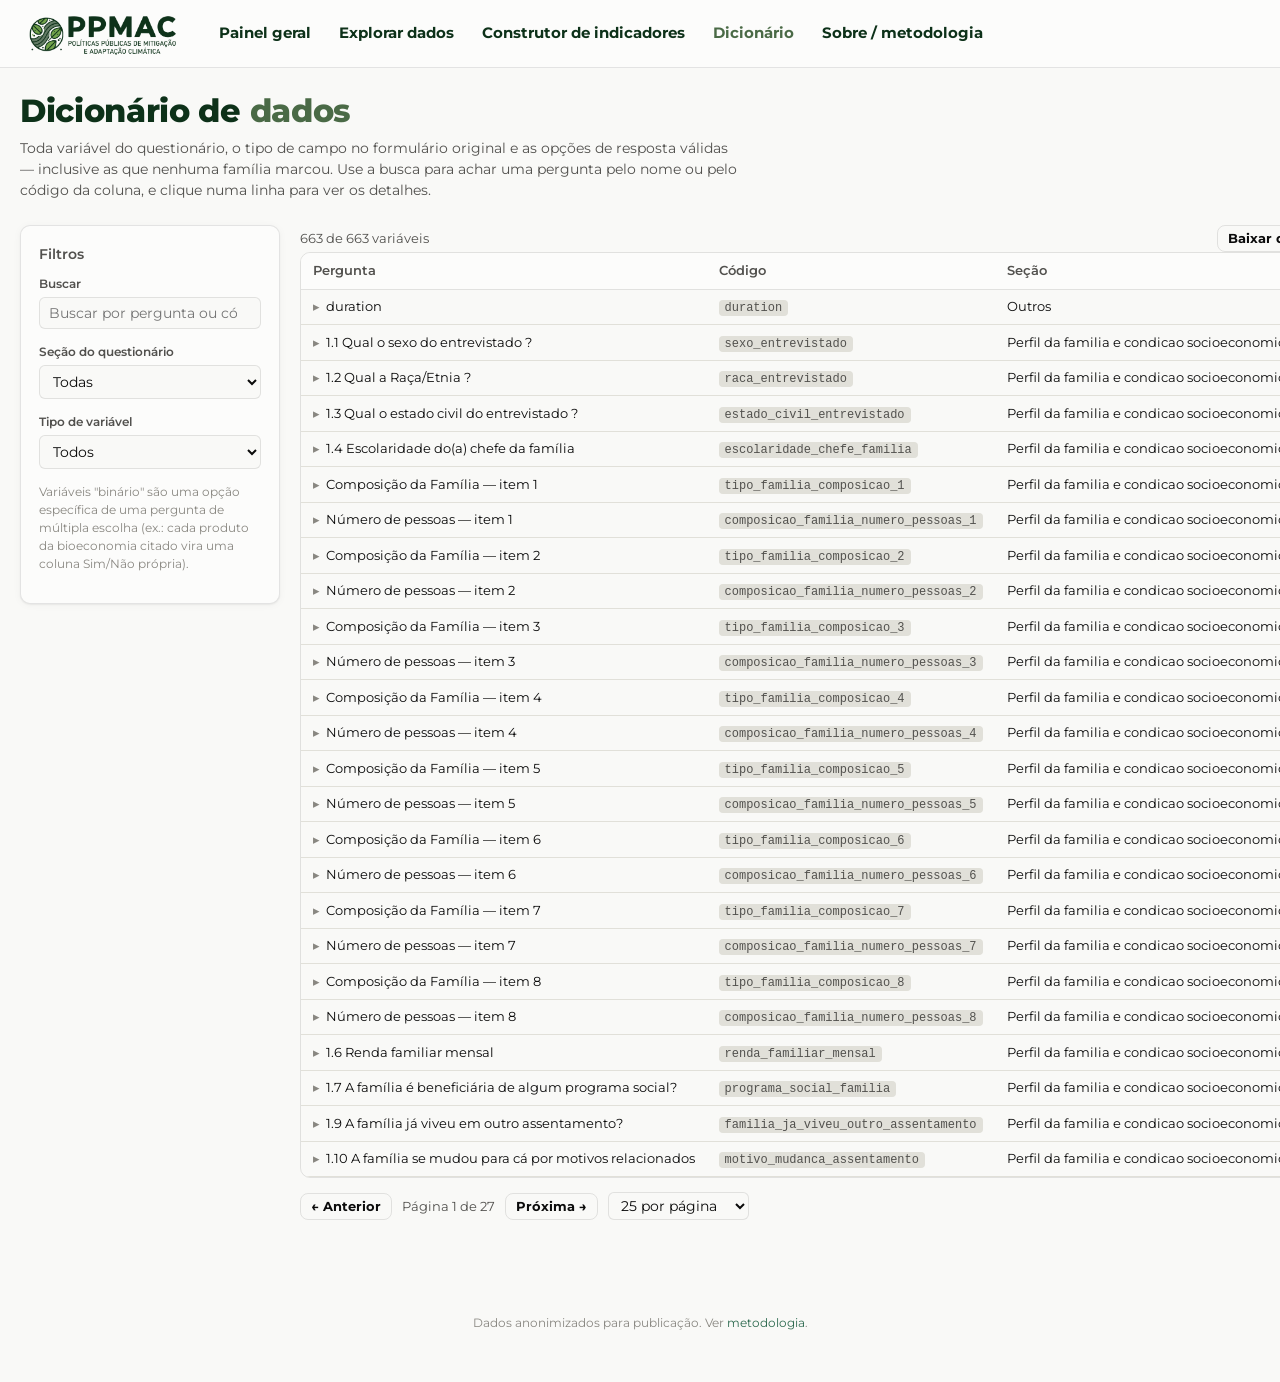
==== site/dicionario.html @ f41b18b9 "Initial commit: painel PPMAC (site estático + pipeline de anonimização) Site de exploração de dados " ====
<!doctype html>
<html lang="pt-BR">
<head>
<meta charset="utf-8">
<meta name="viewport" content="width=device-width, initial-scale=1">
<title>Dicionário de dados — Painel PPMAC</title>
<link rel="icon" type="image/png" href="img/favicon-32.png">
<link rel="preconnect" href="https://fonts.googleapis.com">
<link rel="preconnect" href="https://fonts.gstatic.com" crossorigin>
<link rel="stylesheet" href="https://fonts.googleapis.com/css2?family=Montserrat:wght@400;600;700;800&display=swap">
<link rel="stylesheet" href="css/style.css">
</head>
<body>

<div class="topbar">
  <a class="brand" href="index.html">
    <img class="logo-light" src="img/logo-color.png" alt="PPMAC — Políticas Públicas de Mitigação e Adaptação Climática">
    <img class="logo-dark" src="img/logo-white.png" alt="PPMAC — Políticas Públicas de Mitigação e Adaptação Climática">
  </a>
  <nav>
    <a href="index.html">Painel geral</a>
    <a href="explorar.html">Explorar dados</a>
    <a href="indicadores.html">Construtor de indicadores</a>
    <a href="dicionario.html" class="active">Dicionário</a>
    <a href="sobre.html">Sobre / metodologia</a>
  </nav>
</div>

<div class="wrap wide">
  <h1>Dicionário de <span class="accent">dados</span></h1>
  <p class="subtitle">Toda variável do questionário, o tipo de campo no formulário original e as opções de resposta
  válidas — inclusive as que nenhuma família marcou. Use a busca para achar uma pergunta pelo nome ou pelo código
  da coluna, e clique numa linha para ver os detalhes.</p>

  <div id="content" class="loading">Carregando dicionário…</div>
</div>

<footer>Dados anonimizados para publicação. Ver <a href="sobre.html">metodologia</a>.</footer>

<script src="js/data.js"></script>
<script src="js/dictionary.js"></script>
</body>
</html>
---- site/css/style.css ----
/* ---------------------------------------------------------------------
   Design tokens (paleta validada - ver skill dataviz / references/palette.md)
--------------------------------------------------------------------- */
:root {
  color-scheme: light;
  --surface-1:      #fcfcfb;
  --page:           #f9f9f7;
  --text-primary:   #0b0b0b;
  --text-secondary: #52514e;
  --text-muted:     #898781;
  --gridline:       #e1e0d9;
  --baseline:       #c3c2b7;
  --border:         rgba(11,11,11,0.10);
  --success:        #006300;

  /* verde institucional da marca PPMAC (ppmac.com.br: --color-primary-dark) */
  --brand: #4a6a46;
  --brand-dark: #2d6a4f;
  --brand-deep: #0d3119;

  /* paleta tematica clima/bioeconomia - hues fixos, validados com o script
     dataviz/scripts/validate_palette.js (CVD Delta E, contraste, banda de luminosidade) */
  --series-1: #2d6a4f; /* verde da marca PPMAC (--brand-dark) */
  --series-2: #2a78d6; /* azul - agua / clima */
  --series-3: #eb6834; /* laranja - calor / seca */
  --series-4: #0891b2; /* ciano - gelo / friagem */
  --series-5: #b25a2e; /* terracota - solo / degradacao */
  --series-6: #eda100; /* dourado - energia / sol */
  --series-7: #4a3aa7; /* violeta - politica publica */
  --series-8: #e34948; /* vermelho - risco / critico */

  --seq-100: #ddeee4; --seq-150: #cbe9d7; --seq-200: #b5e3c7; --seq-250: #9ddeb7;
  --seq-300: #82dba6; --seq-350: #66d693; --seq-400: #45d37e; --seq-450: #2ac869;
  --seq-500: #27a559; --seq-550: #24874c; --seq-600: #1f6b3d; --seq-650: #1a4e2f;
  --seq-700: #143622;

  /* rampa ordinal/sequencial (verde) para barras ordenadas por posicao ou
     magnitude - da profundidade visual reforcando a ordem com a cor */
  --rank-1: #b5e3c7; --rank-2: #82dba6; --rank-3: #45d37e;
  --rank-4: #27a559; --rank-5: #1f6b3d; --rank-6: #143622;

  --good: #0ca30c; --warning: #fab219; --serious: #ec835a; --critical: #d03b3b;

  /* identidade de cor por agrupamento do painel geral - mesma paleta
     categorica acima, so' reaproveitada com nomes semanticos para marcar
     visualmente onde cada secao comeca (titulo, KPIs, rampas de magnitude) */
  --accent-perfil: var(--series-1); /* verde - marca PPMAC */
  --accent-clima:  var(--series-2); /* azul - agua/clima */
  --accent-bio:    var(--series-6); /* dourado - energia/sol/floresta */

  /* indigo de referencia/anotacao (linha de media, marcador) - hex fornecido
     pelo usuario, validado isoladamente (contraste >=3:1) com o script
     dataviz/scripts/validate_palette.js. Usado sozinho, nunca ao lado de
     outra cor categorica, entao a checagem de separacao CVD nao se aplica. */
  --accent-ref: #4b0082;

  /* cor dos titulos - verde bem escuro da marca no claro, texto normal no
     escuro (um verde quase preto ficaria ilegivel sobre fundo escuro) */
  --heading-color: var(--brand-deep);

  --radius: 10px;
  --radius-sm: 6px;
  --shadow: 0 1px 2px rgba(11,11,11,0.06), 0 1px 8px rgba(11,11,11,0.04);
  --font: 'Montserrat', system-ui, -apple-system, "Segoe UI", sans-serif;
}

@media (prefers-color-scheme: dark) {
  :root:where(:not([data-theme="light"])) {
    color-scheme: dark;
    --surface-1:      #1a1a19;
    --page:           #0d0d0d;
    --text-primary:   #ffffff;
    --text-secondary: #c3c2b7;
    --text-muted:     #898781;
    --gridline:       #2c2c2a;
    --baseline:       #383835;
    --border:         rgba(255,255,255,0.10);
    --success:        #0ca30c;

    --series-1: #189053; --series-2: #3987e5; --series-3: #d95926;
    --series-4: #0f97b0; --series-5: #a8462a; --series-6: #c98500;
    --series-7: #9085e9; --series-8: #e66767;

    --rank-1: #274f38; --rank-2: #2f6b48; --rank-3: #3a8f5c;
    --rank-4: #45b06f; --rank-5: #5ecb87; --rank-6: #8ee0ab;

    --accent-ref: #9085e9; /* mesma familia indigo, ja validada como --series-7 escuro */
    --heading-color: var(--text-primary);
  }
}
:root[data-theme="dark"] {
  color-scheme: dark;
  --surface-1:      #1a1a19;
  --page:           #0d0d0d;
  --text-primary:   #ffffff;
  --text-secondary: #c3c2b7;
  --text-muted:     #898781;
  --gridline:       #2c2c2a;
  --baseline:       #383835;
  --border:         rgba(255,255,255,0.10);
  --success:        #0ca30c;

  --series-1: #189053; --series-2: #3987e5; --series-3: #d95926;
  --series-4: #0f97b0; --series-5: #a8462a; --series-6: #c98500;
  --series-7: #9085e9; --series-8: #e66767;

  --rank-1: #274f38; --rank-2: #2f6b48; --rank-3: #3a8f5c;
  --rank-4: #45b06f; --rank-5: #5ecb87; --rank-6: #8ee0ab;

  --accent-ref: #9085e9;
  --heading-color: var(--text-primary);
}

* { box-sizing: border-box; }
html, body { margin: 0; padding: 0; }
body {
  background: var(--page);
  color: var(--text-primary);
  font-family: var(--font);
  font-size: 15px;
  line-height: 1.5;
}
a { color: var(--series-1); text-decoration: none; }
a:hover { text-decoration: underline; }

/* ---------------------------------------------------------------------
   Layout
--------------------------------------------------------------------- */
.topbar {
  position: sticky; top: 0; z-index: 20;
  background: var(--surface-1);
  border-bottom: 1px solid var(--border);
  display: flex; align-items: center; gap: 28px;
  padding: 0 24px; height: 68px;
}
.topbar .brand { display: flex; align-items: center; white-space: nowrap; }
.topbar .brand:hover { text-decoration: none; opacity: 0.85; }
.topbar .brand img { height: 42px; width: auto; display: block; }
.topbar .brand .logo-dark { display: none; }
@media (prefers-color-scheme: dark) {
  :root:where(:not([data-theme="light"])) .topbar .brand .logo-light { display: none; }
  :root:where(:not([data-theme="light"])) .topbar .brand .logo-dark { display: block; }
}
:root[data-theme="dark"] .topbar .brand .logo-light { display: none; }
:root[data-theme="dark"] .topbar .brand .logo-dark { display: block; }
.topbar nav { display: flex; gap: 4px; flex: 1; overflow-x: auto; }
.topbar nav a {
  color: var(--brand-deep); padding: 8px 12px; border-radius: var(--radius-sm);
  font-size: 14.5px; font-weight: 700; white-space: nowrap;
}
.topbar nav a:hover { color: var(--brand); text-decoration: none; }
.topbar nav a.active { color: var(--brand); }

@media (prefers-color-scheme: dark) {
  :root:where(:not([data-theme="light"])) .topbar nav a { color: var(--text-primary); }
  :root:where(:not([data-theme="light"])) .topbar nav a.active,
  :root:where(:not([data-theme="light"])) .topbar nav a:hover { color: var(--series-1); }
}
:root[data-theme="dark"] .topbar nav a { color: var(--text-primary); }
:root[data-theme="dark"] .topbar nav a.active,
:root[data-theme="dark"] .topbar nav a:hover { color: var(--series-1); }

.wrap { max-width: 1280px; margin: 0 auto; padding: 24px 20px 64px; }
.wrap.wide { max-width: 1440px; }

h1 { font-size: 32px; font-weight: 800; line-height: 1.2; margin: 0 0 8px; color: var(--heading-color); letter-spacing: -0.01em; }
h2 { font-size: 19px; font-weight: 700; margin: 0 0 4px; color: var(--heading-color); }
h3 { font-size: 14px; margin: 0 0 10px; color: var(--text-secondary); font-weight: 600; }
h1 .accent { color: var(--brand); }
.subtitle { color: var(--text-secondary); margin: 0 0 24px; font-size: 14px; max-width: 720px; }
.section-subtitle { color: var(--text-muted); margin: 0 0 16px; font-size: 13px; max-width: 640px; }

.card {
  background: var(--surface-1);
  border: 1px solid var(--border);
  border-radius: var(--radius);
  box-shadow: var(--shadow);
  padding: 18px;
}
.grid { display: grid; gap: 16px; }
.grid.cols-2 { grid-template-columns: repeat(2, 1fr); }
.grid.cols-3 { grid-template-columns: repeat(3, 1fr); }
.grid.cols-4 { grid-template-columns: repeat(4, 1fr); }
@media (max-width: 900px) {
  .grid.cols-2, .grid.cols-3, .grid.cols-4 { grid-template-columns: 1fr 1fr; }
}
@media (max-width: 600px) {
  .grid.cols-2, .grid.cols-3, .grid.cols-4 { grid-template-columns: 1fr; }
}

/* KPI tiles */
.kpi { display: flex; flex-direction: column; gap: 4px; }
.kpi .value { font-size: 30px; font-weight: 700; font-variant-numeric: tabular-nums; }
.kpi .label { font-size: 13px; color: var(--text-secondary); }

/* chart container */
.chart-box { position: relative; height: 260px; }
.chart-box.tall { height: 340px; }
.chart-title-row { display: flex; align-items: baseline; justify-content: space-between; gap: 10px; margin-bottom: 8px; }
.chart-note { font-size: 12px; color: var(--text-muted); margin-top: 8px; }

.chart-toolbar { display: flex; gap: 5px; flex-shrink: 0; }
.chart-tool-btn {
  font-size: 10.5px; font-weight: 600; font-family: var(--font);
  color: var(--text-muted); background: var(--page);
  border: 1px solid var(--border); border-radius: 5px;
  padding: 3px 7px; cursor: pointer; line-height: 1.3;
  display: inline-flex; align-items: center; gap: 3px;
}
.chart-tool-btn:hover { color: var(--text-primary); border-color: var(--text-muted); }
.chart-tool-btn svg { width: 10px; height: 10px; flex-shrink: 0; }

/* seletor de tipo de grafico (construtor de indicadores) - so' mostra as
   opcoes validas pro tipo de dado escolhido */
.chart-type-row { display: flex; gap: 6px; flex-wrap: wrap; }
.chart-type-btn {
  font-size: 12.5px; font-weight: 600; font-family: var(--font);
  color: var(--text-secondary); background: var(--page);
  border: 1px solid var(--border); border-radius: 999px;
  padding: 6px 14px; cursor: pointer;
}
.chart-type-btn:hover { border-color: var(--brand); color: var(--text-primary); }
.chart-type-btn.active { background: var(--brand-dark); border-color: var(--brand-dark); color: #fff; }

/* ---------------------------------------------------------------------
   Forms / filters
--------------------------------------------------------------------- */
label { font-size: 12px; color: var(--text-secondary); display: block; margin-bottom: 4px; font-weight: 600; }
select, input[type="text"], input[type="search"] {
  width: 100%;
  background: var(--page);
  border: 1px solid var(--border);
  color: var(--text-primary);
  border-radius: var(--radius-sm);
  padding: 7px 9px;
  font-size: 13.5px;
  font-family: var(--font);
}
select:focus, input:focus { outline: 2px solid var(--series-1); outline-offset: 1px; }
.field { margin-bottom: 14px; }
.btn {
  display: inline-flex; align-items: center; gap: 6px;
  background: var(--brand-dark); color: #fff; border: none;
  border-radius: 8px; padding: 10px 20px;
  font-size: 14px; font-weight: 700; cursor: pointer; font-family: var(--font);
}
.btn:hover { filter: brightness(1.08); }
.btn.secondary { background: transparent; color: var(--text-primary); border: 1px solid var(--border); }
.btn.small { padding: 5px 10px; font-size: 12.5px; }
.pill {
  display: inline-flex; align-items: center; gap: 6px;
  background: var(--gridline); color: var(--text-primary);
  border-radius: 999px; padding: 3px 10px; font-size: 12px;
}
.pill button { border: none; background: none; color: var(--text-muted); cursor: pointer; font-size: 13px; line-height: 1; padding: 0; }

/* explorer layout */
.explorer-grid { display: grid; grid-template-columns: 260px 1fr; gap: 20px; align-items: start; }
@media (max-width: 900px) { .explorer-grid { grid-template-columns: 1fr; } }
.filters-panel { position: sticky; top: 88px; }
.filters-panel .field:last-child { margin-bottom: 0; }
.result-count { font-size: 13px; color: var(--text-secondary); margin: 0 0 12px; }

/* table */
.table-scroll { overflow-x: auto; border: 1px solid var(--border); border-radius: var(--radius); }
table { border-collapse: collapse; width: 100%; font-size: 13px; white-space: nowrap; }
thead th {
  position: sticky; top: 0; background: var(--surface-1);
  text-align: left; padding: 8px 12px; border-bottom: 1px solid var(--border);
  color: var(--text-secondary); font-weight: 600; cursor: pointer; user-select: none;
}
thead th:hover { color: var(--text-primary); }
tbody td { padding: 7px 12px; border-bottom: 1px solid var(--gridline); color: var(--text-primary); }
tbody tr { cursor: pointer; }
tbody tr:hover { background: var(--gridline); }
.sort-arrow { color: var(--text-muted); margin-left: 3px; font-size: 10px; }

.pagination { display: flex; align-items: center; gap: 10px; margin-top: 14px; font-size: 13px; color: var(--text-secondary); flex-wrap: wrap; }

/* dropdown menus (colunas / baixar) */
.dropdown-menu {
  position: absolute; z-index: 30; right: 0; margin-top: 6px;
  background: var(--surface-1); border: 1px solid var(--border); border-radius: var(--radius);
  box-shadow: var(--shadow); padding: 10px; display: none;
}
.dropdown-menu.open { display: block; }
.checkbox-list {
  max-height: 200px; overflow-y: auto; border: 1px solid var(--border);
  border-radius: var(--radius-sm); padding: 6px 8px; background: var(--page);
}
.checkbox-list label {
  display: flex; align-items: center; gap: 7px; font-weight: 400; font-size: 12.5px;
  color: var(--text-primary); padding: 3px 0; cursor: pointer;
}
.checkbox-list label input { margin: 0; flex-shrink: 0; }

/* detail modal */
.modal-backdrop {
  position: fixed; inset: 0; background: rgba(11,11,11,0.45); z-index: 100;
  display: flex; align-items: flex-start; justify-content: center; padding: 40px 20px; overflow-y: auto;
}
.modal-panel {
  background: var(--surface-1); border-radius: var(--radius); box-shadow: var(--shadow);
  max-width: 720px; width: 100%; padding: 22px 24px 26px; margin-bottom: 40px;
}
.modal-close {
  float: right; background: none; border: none; color: var(--text-muted);
  font-size: 20px; cursor: pointer; line-height: 1; padding: 4px;
}
.detail-section { margin-top: 18px; }
.detail-section h4 {
  font-size: 12px; text-transform: uppercase; letter-spacing: .02em; color: var(--text-muted);
  margin: 0 0 8px; font-weight: 700;
}
.detail-row {
  display: grid; grid-template-columns: 45% 1fr; gap: 10px; padding: 5px 0;
  border-bottom: 1px solid var(--gridline); font-size: 13px;
}
.detail-row .k { color: var(--text-secondary); }
.detail-row .v { color: var(--text-primary); font-weight: 500; }

.empty-state {
  text-align: center; padding: 50px 20px; color: var(--text-muted); font-size: 14px;
}

.search-row { position: relative; margin-bottom: 14px; }
.search-row input { padding-left: 32px; font-size: 14px; padding-top: 9px; padding-bottom: 9px; }
.search-row .icon { position: absolute; left: 10px; top: 50%; transform: translateY(-50%); color: var(--text-muted); font-size: 14px; pointer-events: none; }

/* section divider on dashboard - a barra colorida + o ponto antes do titulo
   marcam visualmente onde cada agrupamento (perfil/clima/bioeconomia) comeca */
.section-heading { margin: 40px 0 16px; padding-top: 14px; border-top: 3px solid var(--section-color, var(--border)); }
.section-heading:first-of-type { margin-top: 0; }
.section-heading h2 { display: flex; align-items: center; gap: 9px; }
.section-heading .section-dot { width: 11px; height: 11px; border-radius: 3px; background: var(--section-color, var(--text-muted)); flex-shrink: 0; }

.legend-row { display: flex; flex-wrap: wrap; gap: 10px 18px; margin-top: 10px; font-size: 12px; color: var(--text-secondary); }
.legend-row .swatch { display: inline-block; width: 10px; height: 10px; border-radius: 2px; margin-right: 5px; vertical-align: -1px; }

.loading { padding: 60px 20px; text-align: center; color: var(--text-muted); }

footer { text-align: center; color: var(--text-muted); font-size: 12px; padding: 30px 20px 50px; }

.badge {
  display: inline-block; font-size: 11px; font-weight: 700; letter-spacing: .02em;
  text-transform: uppercase; color: var(--text-muted); background: var(--gridline);
  border-radius: 4px; padding: 2px 6px; margin-left: 6px;
}

.two-col { display: grid; grid-template-columns: 1fr 1fr; gap: 20px; }
@media (max-width: 900px) { .two-col { grid-template-columns: 1fr; } }

.notice {
  background: color-mix(in srgb, var(--series-4) 12%, var(--surface-1));
  border: 1px solid color-mix(in srgb, var(--series-4) 35%, var(--border));
  border-radius: var(--radius);
  padding: 14px 16px;
  font-size: 13px;
  color: var(--text-secondary);
  margin-bottom: 24px;
}

/* ---------------------------------------------------------------------
   Dicionario de dados
--------------------------------------------------------------------- */
.dict-row { cursor: pointer; }
.dict-row td code {
  font-size: 12px; background: var(--gridline); color: var(--text-secondary);
  padding: 1px 6px; border-radius: 4px;
}
.dict-row .chev { display: inline-block; color: var(--text-muted); transition: transform .15s; margin-right: 6px; }
.dict-row.open .chev { transform: rotate(90deg); }
.dict-detail-row td { background: var(--page); padding: 14px 16px !important; cursor: default; }
.dict-detail-row:hover { background: var(--page); }

/* pisca uma vez quando a variavel chega via link de outra pagina
   (#id na URL), pra guiar o olho ate' a linha certa no meio de 663 */
@keyframes dict-highlight {
  0%, 100% { background: transparent; }
  25%, 75% { background: color-mix(in srgb, var(--brand) 18%, transparent); }
}
.dict-row.highlight { animation: dict-highlight 1.6s ease-in-out; }

.dict-link {
  font-size: 11px; color: var(--text-muted); border: 1px solid var(--border);
  border-radius: 999px; width: 15px; height: 15px; display: inline-flex;
  align-items: center; justify-content: center; margin-left: 5px; vertical-align: 1px;
}
.dict-link:hover { color: var(--brand); border-color: var(--brand); text-decoration: none; }
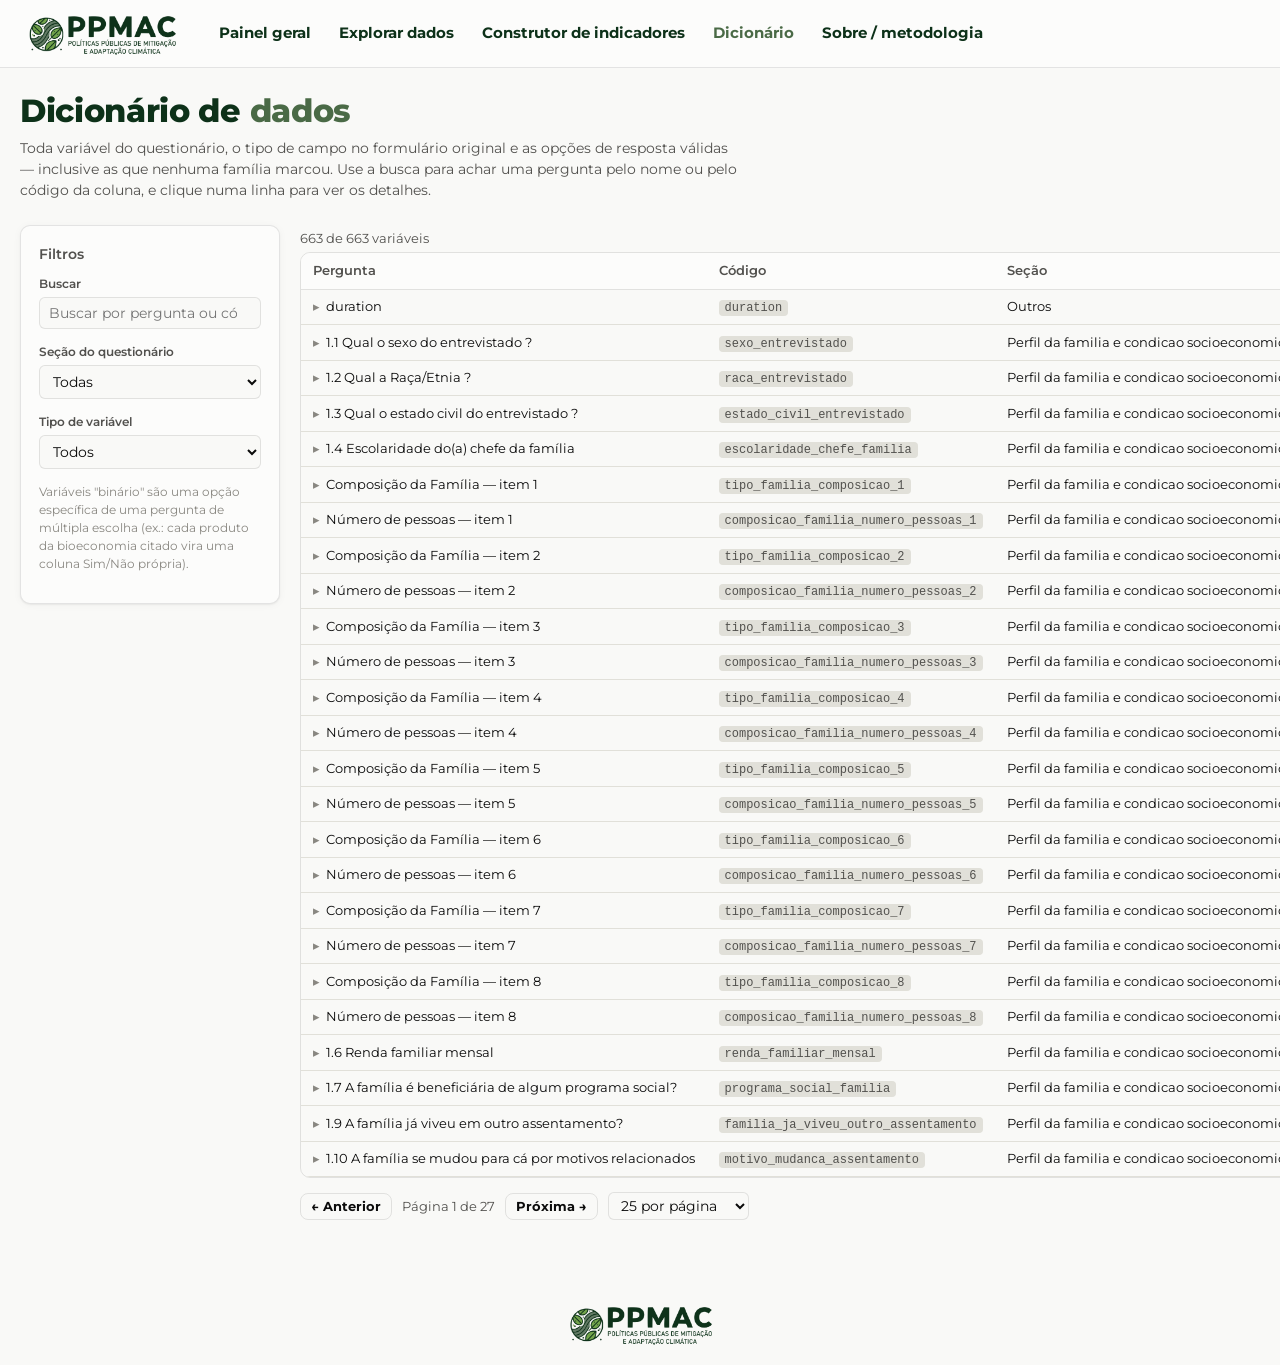
==== commit b32f40c2: "add" ====
--- a/site/dicionario.html
+++ b/site/dicionario.html
@@ -35,7 +35,13 @@
   <div id="content" class="loading">Carregando dicionário…</div>
 </div>
 
-<footer>Dados anonimizados para publicação. Ver <a href="sobre.html">metodologia</a>.</footer>
+<footer style="display: flex; justify-content: center; align-items: center; padding: 20px;">
+  <img
+    src="img/logo-color.png"
+    alt="Logo do Observatório"
+    style="width: 150px; height: auto;"
+  >
+</footer>
 
 <script src="js/data.js"></script>
 <script src="js/dictionary.js"></script>
--- a/site/css/style.css
+++ b/site/css/style.css
@@ -189,9 +189,22 @@
 }
 
 /* KPI tiles */
-.kpi { display: flex; flex-direction: column; gap: 4px; }
+.kpi {
+  display: flex; flex-direction: column; gap: 4px;
+  border-top: 3px solid var(--kpi-color, var(--border));
+  transition: transform .15s ease, box-shadow .15s ease;
+}
+.kpi:hover { transform: translateY(-2px); box-shadow: 0 6px 18px rgba(11,11,11,0.08); }
+.kpi-icon {
+  width: 34px; height: 34px; border-radius: 10px; margin-bottom: 8px;
+  display: flex; align-items: center; justify-content: center;
+  background: color-mix(in srgb, var(--kpi-color, var(--text-muted)) 15%, transparent);
+  color: var(--kpi-color, var(--text-muted));
+}
+.kpi-icon svg { width: 18px; height: 18px; }
 .kpi .value { font-size: 30px; font-weight: 700; font-variant-numeric: tabular-nums; }
 .kpi .label { font-size: 13px; color: var(--text-secondary); }
+.kpi .kpi-context { font-size: 11.5px; color: var(--text-muted); margin-top: 1px; }
 
 /* chart container */
 .chart-box { position: relative; height: 260px; }
@@ -209,6 +222,8 @@
 }
 .chart-tool-btn:hover { color: var(--text-primary); border-color: var(--text-muted); }
 .chart-tool-btn svg { width: 10px; height: 10px; flex-shrink: 0; }
+.chart-tool-btn:disabled { opacity: .45; cursor: not-allowed; }
+.chart-tool-btn:disabled:hover { color: var(--text-muted); border-color: var(--border); }
 
 /* seletor de tipo de grafico (construtor de indicadores) - so' mostra as
    opcoes validas pro tipo de dado escolhido */
@@ -247,6 +262,7 @@
 .btn:hover { filter: brightness(1.08); }
 .btn.secondary { background: transparent; color: var(--text-primary); border: 1px solid var(--border); }
 .btn.small { padding: 5px 10px; font-size: 12.5px; }
+.btn:disabled { background: var(--gridline); color: var(--text-muted); cursor: not-allowed; filter: none; }
 .pill {
   display: inline-flex; align-items: center; gap: 6px;
   background: var(--gridline); color: var(--text-primary);
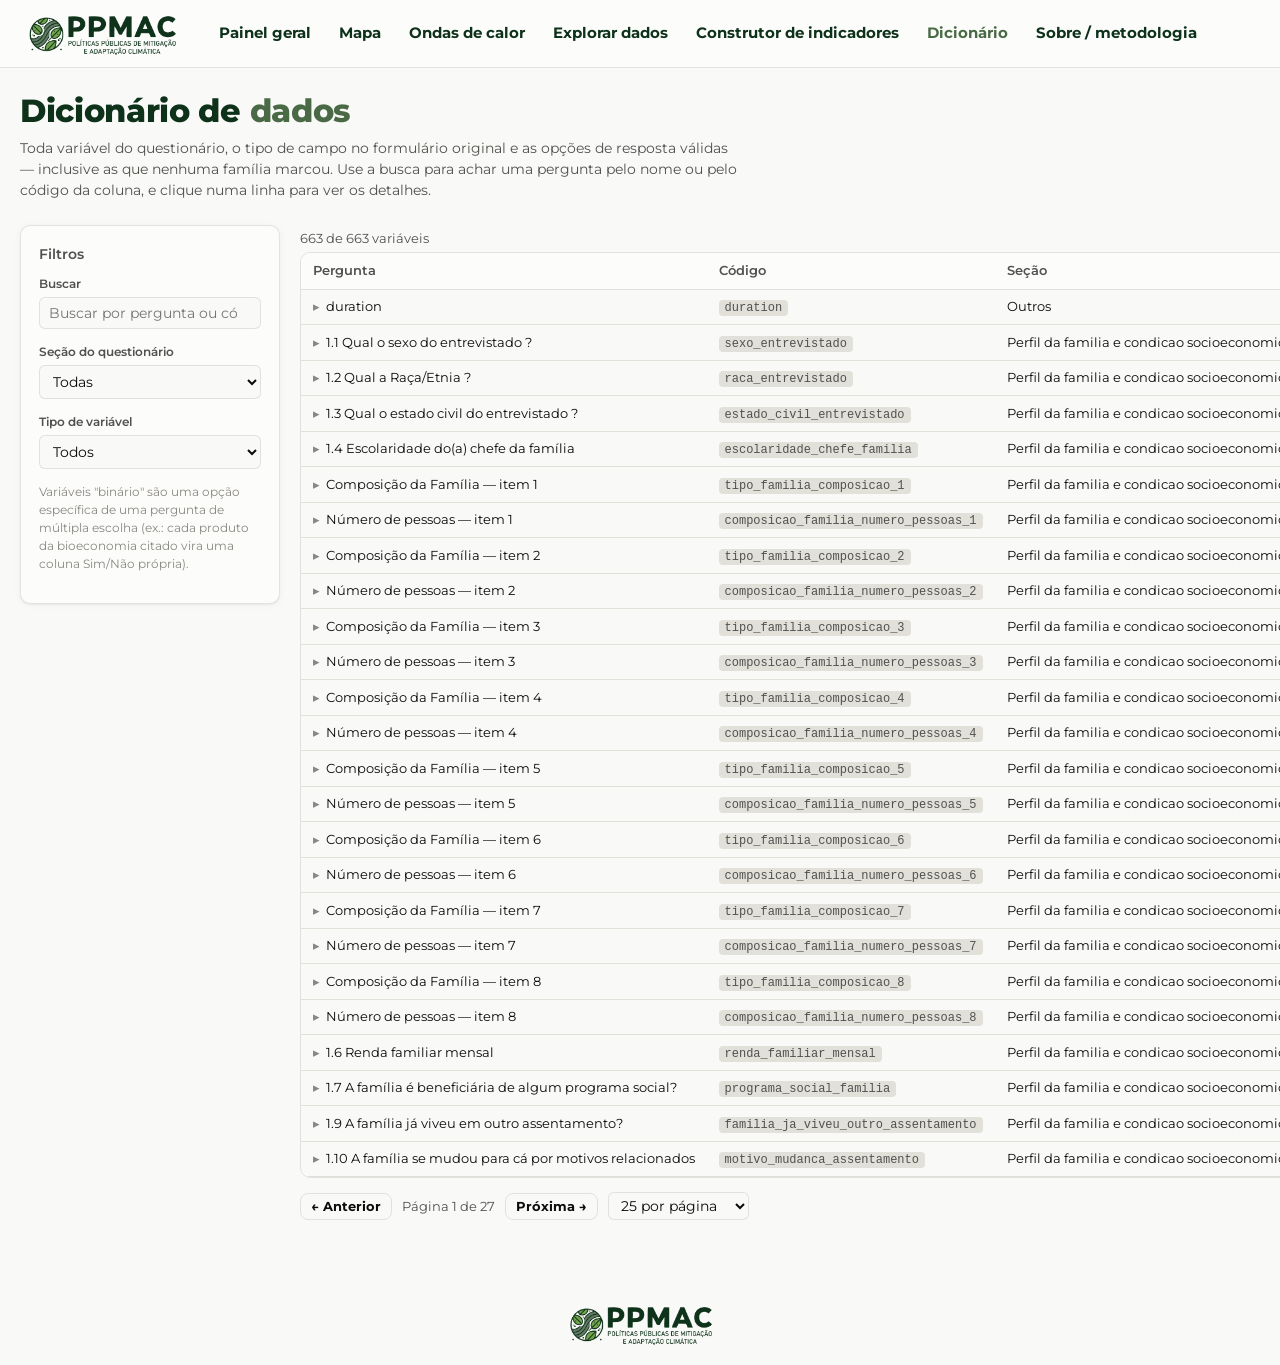
==== commit 6dd68470: "add" ====
--- a/site/dicionario.html
+++ b/site/dicionario.html
@@ -19,6 +19,8 @@
   </a>
   <nav>
     <a href="index.html">Painel geral</a>
+    <a href="mapa.html">Mapa</a>
+    <a href="ondas-calor.html">Ondas de calor</a>
     <a href="explorar.html">Explorar dados</a>
     <a href="indicadores.html">Construtor de indicadores</a>
     <a href="dicionario.html" class="active">Dicionário</a>
--- a/site/css/style.css
+++ b/site/css/style.css
@@ -403,3 +403,59 @@
   align-items: center; justify-content: center; margin-left: 5px; vertical-align: 1px;
 }
 .dict-link:hover { color: var(--brand); border-color: var(--brand); text-decoration: none; }
+
+/* ---------------------------------------------------------------------
+   Mapa dos municipios
+--------------------------------------------------------------------- */
+.map-grid { display: grid; grid-template-columns: 320px 1fr; gap: 20px; align-items: start; }
+@media (max-width: 900px) { .map-grid { grid-template-columns: 1fr; } }
+
+.muni-list { display: flex; flex-direction: column; gap: 6px; margin-top: 4px; }
+.muni-item {
+  display: flex; align-items: center; gap: 10px; width: 100%;
+  background: var(--page); border: 1px solid var(--border); border-radius: var(--radius-sm);
+  padding: 8px 10px; cursor: pointer; font-family: var(--font); text-align: left;
+}
+.muni-item:hover { border-color: var(--brand); }
+.muni-item.active { border-color: var(--brand-dark); background: color-mix(in srgb, var(--brand-dark) 10%, var(--page)); }
+.muni-item .swatch { width: 12px; height: 12px; border-radius: 3px; flex-shrink: 0; }
+.muni-item .name { flex: 1; font-size: 13px; font-weight: 600; color: var(--text-primary); }
+.muni-item .count { font-size: 12px; font-weight: 700; color: var(--text-secondary); font-variant-numeric: tabular-nums; }
+
+.map-box { position: relative; height: 620px; border-radius: var(--radius); overflow: hidden; border: 1px solid var(--border); }
+.map-box .leaflet-container { width: 100%; height: 100%; background: var(--page); font-family: var(--font); }
+@media (max-width: 900px) { .map-box { height: 440px; } }
+
+.map-legend {
+  position: absolute; left: 10px; bottom: 10px; z-index: 500;
+  background: color-mix(in srgb, var(--surface-1) 92%, transparent);
+  border: 1px solid var(--border); border-radius: var(--radius-sm);
+  padding: 8px 10px; font-size: 11.5px; color: var(--text-secondary);
+  box-shadow: var(--shadow);
+}
+.map-legend .ramp { display: flex; height: 8px; border-radius: 3px; overflow: hidden; margin: 5px 0 3px; width: 140px; }
+.map-legend .ramp span { flex: 1; }
+.map-legend .scale { display: flex; justify-content: space-between; width: 140px; }
+
+.muni-tooltip.leaflet-tooltip {
+  background: var(--surface-1); color: var(--text-primary); border: 1px solid var(--border);
+  border-radius: var(--radius-sm); box-shadow: var(--shadow); font-family: var(--font);
+  padding: 6px 10px; font-size: 12.5px;
+}
+.muni-tooltip.leaflet-tooltip::before { display: none; }
+.muni-tooltip strong { color: var(--heading-color); }
+
+.control-row { display: flex; align-items: center; gap: 10px; margin-bottom: 12px; flex-wrap: wrap; }
+.control-row label { margin: 0; white-space: nowrap; }
+.control-row select { width: auto; min-width: 220px; }
+.year-control { display: flex; align-items: center; gap: 10px; flex: 1; min-width: 220px; }
+.year-control input[type="range"] { flex: 1; accent-color: var(--brand-dark); }
+.year-control .year-value { font-weight: 700; font-size: 16px; color: var(--heading-color); min-width: 44px; text-align: center; font-variant-numeric: tabular-nums; }
+.year-control button { flex-shrink: 0; }
+
+.muni-detail { margin-top: 18px; }
+.muni-detail-empty { color: var(--text-muted); font-size: 13px; margin-top: 16px; }
+.muni-stat-row { display: flex; justify-content: space-between; gap: 10px; padding: 6px 0; border-bottom: 1px solid var(--gridline); font-size: 13px; }
+.muni-stat-row .k { color: var(--text-secondary); }
+.muni-stat-row .v { color: var(--text-primary); font-weight: 700; font-variant-numeric: tabular-nums; }
+.assent-pill-row { display: flex; flex-wrap: wrap; gap: 6px; margin-top: 8px; }
